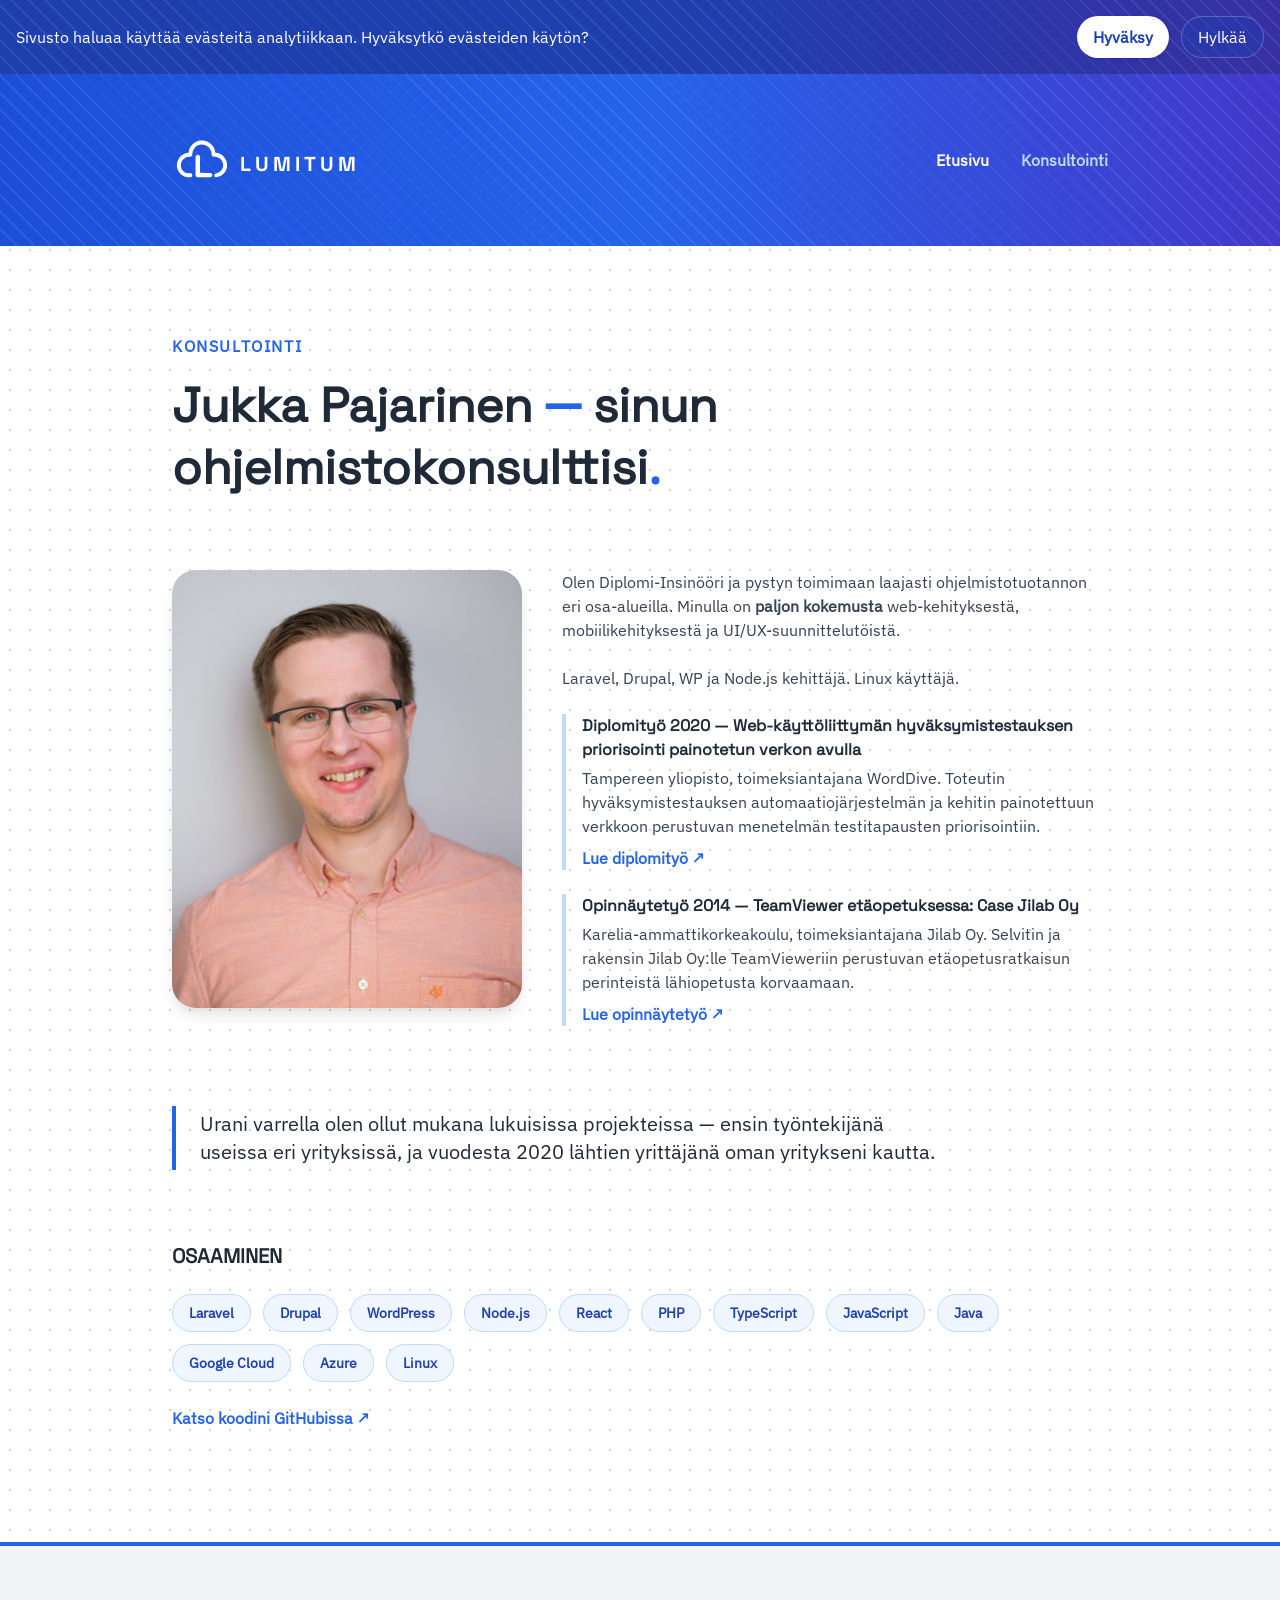
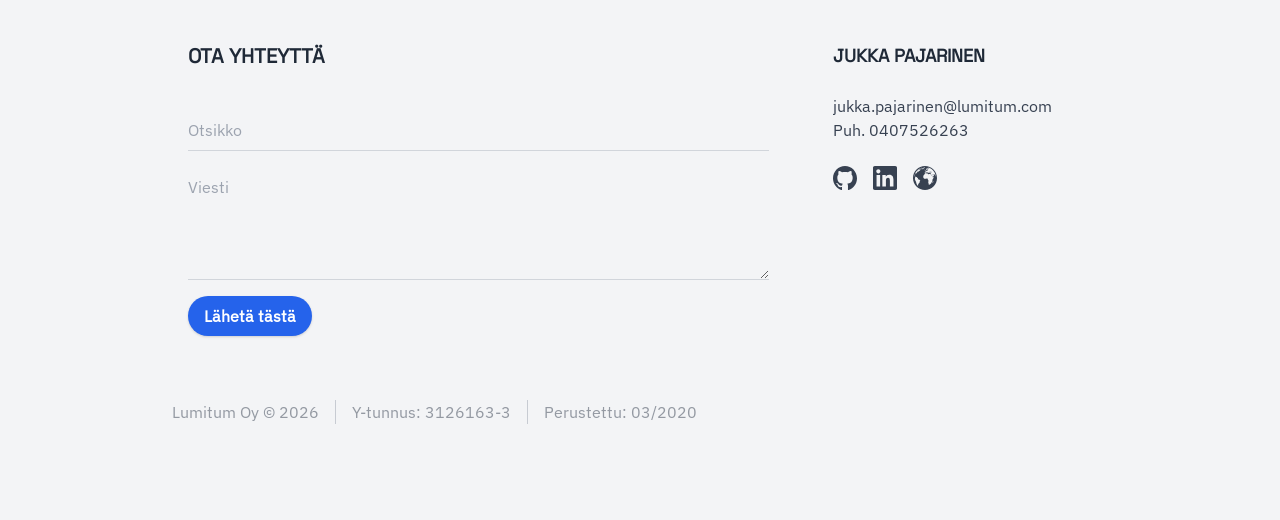
==== konsultointi.html @ a7f9adfb "added konsultointi page" ====
<!DOCTYPE html>
<html lang="fi" data-theme="light">
  <head>
    <meta charset="utf-8" />
    <meta name="description" content="Konsultointi - Lumitum Oy" />
    <meta name="keywords" content="Lumitum, Konsultointi" />
    <meta name="viewport" content="width=device-width, initial-scale=1.0" />
    <meta name="author" content="Lumitum Oy" />
    <title>Konsultointi - Lumitum Oy</title>
    <link rel="shortcut icon" href="./images/favicon.ico" type="image/x-icon" />
    <link rel="stylesheet" href="./lib/tailwind.min.css" type="text/css" />
    <link rel="stylesheet" href="./src/main.css?v=5" type="text/css" />
    <script src="./lib/jquery-3.7.1.min.js" type="text/javascript"></script>
    <script defer src="./src/main.js?v=3" type="text/javascript"></script>
  </head>
  <body class="bg-gray-100">
    <div id="main-bg">
      <div id="cookie-banner" class="bg-gradient-to-r from-blue-800 via-blue-800 to-indigo-800 text-white z-50 relative overflow-hidden">
        <div class="absolute inset-0 opacity-10" style="background-image: repeating-linear-gradient(45deg, #ffffff 0, #ffffff 1px, transparent 0, transparent 12px);"></div>
        <div class="p-4 relative flex flex-col items-start md:flex-row md:items-center justify-between gap-4">
          <p class="text-sm font-medium md:text-base">Sivusto haluaa käyttää evästeitä analytiikkaan. Hyväksytkö evästeiden käytön?</p>
          <div class="flex gap-3">
            <button id="cookie-accept" class="inline-flex items-center gap-1 bg-white hover:bg-blue-50 text-blue-800 font-semibold px-4 py-2 rounded-full shadow transition duration-200 hover:shadow-lg">Hyväksy</button>
            <button id="cookie-decline" class="inline-flex items-center gap-1 bg-blue-800 bg-opacity-40 hover:bg-opacity-60 text-white font-medium px-4 py-2 rounded-full border border-blue-200 border-opacity-30 transition duration-200">Hylkää</button>
          </div>
        </div>
      </div>
      <section id="logo" class="w-full bg-gradient-to-r from-blue-700 via-blue-600 to-indigo-700 text-white hover:text-blue-200 relative overflow-hidden">
        <div class="absolute inset-0 opacity-10" style="background-image: repeating-linear-gradient(45deg, #ffffff 0, #ffffff 1px, transparent 0, transparent 12px);"></div>
        <div class="container mx-auto py-14 px-8 relative flex items-center justify-between flex-wrap gap-6">
          <a href="/" id="lumitum-logo" class="flex items-center space-x-2">
            <svg xmlns="http://www.w3.org/2000/svg" style="height: 60px; width: auto;" width="256" height="256" viewBox="0 0 1254 1254" version="1.1"><path d="M 606.500 220.649 C 604.850 220.842, 599.225 221.478, 594 222.062 C 542.631 227.812, 490.741 249.736, 449 283.325 C 431.085 297.741, 410.154 320.117, 396.010 339.973 C 370.534 375.738, 352.786 421.145, 347.925 463 C 347.254 468.775, 346.320 473.998, 345.849 474.607 C 345.378 475.215, 341.282 476.017, 336.747 476.388 C 317.159 477.992, 290.554 483.850, 272.475 490.540 C 226.100 507.701, 185.156 538.430, 155.182 578.571 C 125.150 618.790, 108.359 661.315, 102.959 710.830 C 101.047 728.358, 102.188 760.880, 105.350 779 C 117.784 850.249, 159.895 912.889, 221 951.031 C 244.037 965.410, 274.818 977.565, 301.980 983.009 C 322.122 987.046, 338.244 988.209, 368.500 987.811 C 399.145 987.407, 401.823 986.761, 412.017 977.324 C 436.258 954.881, 426.459 914.865, 394.650 906.395 C 391.011 905.426, 382.812 905.020, 366.711 905.012 C 354.176 905.005, 339.551 904.526, 334.211 903.946 C 261.442 896.050, 203.990 843.867, 188.006 771.150 C 178.187 726.482, 188.167 676.618, 214.881 636.870 C 248.002 587.587, 303.102 558.145, 362.500 557.990 C 380.015 557.945, 389.391 556.511, 397.569 552.628 C 409.865 546.788, 417.678 537.983, 421.977 525.117 C 423.644 520.132, 424.311 514.658, 425.028 500.117 C 426.674 466.703, 432.337 444.110, 446.004 416.432 C 478.063 351.510, 541.726 308.848, 613.698 304.058 C 662.370 300.818, 709.459 315.310, 749.500 345.851 C 758.497 352.714, 777.410 371.441, 784.491 380.500 C 812.566 416.412, 828 460.075, 828 503.587 C 828 510.264, 828.456 518.151, 829.014 521.114 C 831.996 536.955, 845.401 551.271, 861.350 555.647 C 864.491 556.509, 875.667 557.413, 890 557.966 C 919.670 559.110, 930.078 560.848, 950.586 568.087 C 977.220 577.487, 998.810 591.636, 1019.732 613.399 C 1045.903 640.622, 1061.872 673.675, 1067.609 712.500 C 1069.848 727.649, 1069.128 753.398, 1066.057 768 C 1053.698 826.759, 1015.005 873.391, 960.771 894.886 C 950.623 898.908, 940.420 901.628, 927 903.888 C 904.088 907.747, 894.624 913.898, 887.188 929.765 C 884.781 934.900, 884.500 936.651, 884.500 946.500 C 884.500 956.775, 884.708 957.940, 887.665 964.180 C 891.901 973.121, 897.767 979.269, 905.864 983.250 C 912.229 986.380, 912.914 986.498, 924.486 986.458 C 966.589 986.310, 1024.890 961.794, 1064.894 927.414 C 1093.587 902.755, 1119.133 866.997, 1132.859 832.280 C 1146.138 798.692, 1151 772.883, 1151 735.976 C 1151 695.389, 1143.812 662.318, 1127.206 626.500 C 1096.664 560.622, 1041.405 510.580, 974.380 488.102 C 957.861 482.562, 935.604 477.763, 918.670 476.089 C 912.713 475.500, 907.471 474.791, 907.022 474.513 C 906.572 474.235, 905.894 470.744, 905.516 466.754 C 904.350 454.452, 899.141 429.701, 894.893 416.282 C 873.438 348.496, 827.366 291.987, 764.346 256.163 C 723.061 232.694, 672.881 219.698, 625.293 220.150 C 616.607 220.232, 608.150 220.457, 606.500 220.649 M 526.398 519.889 C 509.704 524.669, 496.093 539.341, 493.005 555.886 C 492.354 559.378, 492 629.385, 492 754.926 C 492 925.684, 492.181 949.276, 493.533 954.465 C 497.034 967.905, 505.565 978.215, 518.448 984.576 L 526.395 988.500 665.883 988.767 C 791.218 989.007, 805.935 988.872, 810.935 987.436 C 826.624 982.929, 839.288 968.042, 842.277 950.594 C 845.272 933.111, 836.171 913.480, 820.786 904.235 C 810.320 897.945, 812.110 898.037, 699 898.014 C 599.182 897.993, 596.416 897.942, 593.304 896.044 C 591.547 894.972, 589.297 892.856, 588.304 891.342 C 586.588 888.724, 586.475 880.372, 586 721.044 L 585.500 553.500 583.334 548.219 C 578.298 535.938, 570.891 527.932, 559.643 522.611 C 549.200 517.670, 537.496 516.712, 526.398 519.889" stroke="none" fill="currentColor" fill-rule="evenodd"/></svg>
            <span id="text" class="font-bold text-white hover:text-blue-100">Lumitum</span>
          </a>
          <nav id="main-nav">
            <ul class="flex items-center space-x-8 font-semibold">
              <li><a href="/" class="text-white hover:text-blue-200">Etusivu</a></li>
              <li><a href="/konsultointi" class="text-blue-200">Konsultointi</a></li>
            </ul>
          </nav>
        </div>
      </section>
      <main id="page-content" class="container mx-auto p-4 pb-20">
        <section id="konsultointi-hero" class="w-full p-4 mb-4 mt-14">
          <p class="text-blue-600 font-bold uppercase tracking-widest mb-4">Konsultointi</p>
          <h1 class="text-4xl lg:text-5xl lg:leading-tight font-bold text-gray-800 mb-6">
            Jukka Pajarinen <span class="text-blue-600">—</span> sinun ohjelmistokonsulttisi<span class="text-blue-600">.</span>
          </h1>
        </section>
        <section id="profiili" class="w-full p-4 mb-4 grid grid-cols-1 lg:grid-cols-5 gap-10 items-start">
          <div class="lg:col-span-2">
            <a href="https://github.com/jukkapajarinen" target="_blank" class="block group">
              <img
                src="images/Jukka_website_optimized.jpg"
                alt="Jukka Pajarinen"
                class="w-full h-auto rounded-3xl shadow-lg object-cover transform transition-transform duration-300 group-hover:scale-[1.02]"
              >
            </a>
          </div>
          <div class="lg:col-span-3">
            <p class="text-gray-700 font-medium mb-6">
              Olen Diplomi-Insinööri ja pystyn toimimaan laajasti ohjelmistotuotannon eri osa-alueilla. Minulla on <b class="font-black">paljon kokemusta</b> web-kehityksestä, mobiilikehityksestä ja UI/UX-suunnittelutöistä.
            </p>
            <p class="text-gray-700 font-medium mb-6">
              Laravel, Drupal, WP ja Node.js kehittäjä. Linux käyttäjä.
            </p>
            <div class="space-y-6 mb-8">
              <div class="border-l-4 border-blue-200 pl-4">
                <h3 class="font-bold text-gray-800">Diplomityö 2020 — Web-käyttöliittymän hyväksymistestauksen priorisointi painotetun verkon avulla</h3>
                <p class="text-gray-700 mt-1 mb-2">
                  Tampereen yliopisto, toimeksiantajana WordDive. Toteutin hyväksymistestauksen automaatiojärjestelmän ja kehitin painotettuun verkkoon perustuvan menetelmän testitapausten priorisointiin.
                </p>
                <a href="https://trepo.tuni.fi/bitstream/handle/10024/119031/PajarinenJukka.pdf" target="_blank" class="text-blue-600 font-bold hover:underline">Lue diplomityö ↗</a>
              </div>
              <div class="border-l-4 border-blue-200 pl-4">
                <h3 class="font-bold text-gray-800">Opinnäytetyö 2014 — TeamViewer etäopetuksessa: Case Jilab Oy</h3>
                <p class="text-gray-700 mt-1 mb-2">
                  Karelia-ammattikorkeakoulu, toimeksiantajana Jilab Oy. Selvitin ja rakensin Jilab Oy:lle TeamVieweriin perustuvan etäopetusratkaisun perinteistä lähiopetusta korvaamaan.
                </p>
                <a href="https://www.theseus.fi/bitstream/handle/10024/72055/Pajarinen_Jukka.pdf" target="_blank" class="text-blue-600 font-bold hover:underline">Lue opinnäytetyö ↗</a>
              </div>
            </div>
          </div>
        </section>
        <section id="ura" class="w-full p-4 mb-4">
          <blockquote class="border-l-4 border-blue-600 pl-6 py-1 text-xl font-medium text-gray-800 max-w-3xl">
            Urani varrella olen ollut mukana lukuisissa projekteissa — ensin työntekijänä useissa eri yrityksissä, ja vuodesta 2020 lähtien yrittäjänä oman yritykseni kautta.
          </blockquote>
        </section>
        <section id="osaaminen" class="w-full p-4 mb-4 mt-10">
          <h2 class="font-bold text-xl text-gray-800 uppercase mb-6">Osaaminen</h2>
          <div class="flex flex-wrap gap-3 mb-6">
            <span class="px-4 py-2 rounded-full bg-blue-50 text-blue-800 font-semibold text-sm border border-blue-200">Laravel</span>
            <span class="px-4 py-2 rounded-full bg-blue-50 text-blue-800 font-semibold text-sm border border-blue-200">Drupal</span>
            <span class="px-4 py-2 rounded-full bg-blue-50 text-blue-800 font-semibold text-sm border border-blue-200">WordPress</span>
            <span class="px-4 py-2 rounded-full bg-blue-50 text-blue-800 font-semibold text-sm border border-blue-200">Node.js</span>
            <span class="px-4 py-2 rounded-full bg-blue-50 text-blue-800 font-semibold text-sm border border-blue-200">React</span>
            <span class="px-4 py-2 rounded-full bg-blue-50 text-blue-800 font-semibold text-sm border border-blue-200">PHP</span>
            <span class="px-4 py-2 rounded-full bg-blue-50 text-blue-800 font-semibold text-sm border border-blue-200">TypeScript</span>
            <span class="px-4 py-2 rounded-full bg-blue-50 text-blue-800 font-semibold text-sm border border-blue-200">JavaScript</span>
            <span class="px-4 py-2 rounded-full bg-blue-50 text-blue-800 font-semibold text-sm border border-blue-200">Java</span>
            <span class="px-4 py-2 rounded-full bg-blue-50 text-blue-800 font-semibold text-sm border border-blue-200">Google Cloud</span>
            <span class="px-4 py-2 rounded-full bg-blue-50 text-blue-800 font-semibold text-sm border border-blue-200">Azure</span>
            <span class="px-4 py-2 rounded-full bg-blue-50 text-blue-800 font-semibold text-sm border border-blue-200">Linux</span>
          </div>
          <a href="https://github.com/jukkapajarinen" target="_blank" class="inline-flex items-center gap-1 text-blue-600 font-bold hover:underline">Katso koodini GitHubissa ↗</a>
        </section>
      </main>
    </div>
    <footer
      id="page-footer"
      class="w-full bg-gray-100 py-12 border-t-4 border-blue-600 text-gray-700"
    >
      <div class="container mx-auto p-4 flex flex-wrap">
        <section id="contact" class="w-full lg:w-2/3 p-8 mb-4">
          <h2 class="font-bold text-xl text-gray-800 uppercase mb-10">
            Ota yhteyttä
          </h2>
          <form action="#" id="contact-form" class="space-y-4">
            <div>
              <input
                type="text"
                name="title"
                id="title"
                placeholder="Otsikko"
                class="block w-full px-0 py-2 text-md border-b border-gray-300 bg-transparent rounded-none focus:outline-none focus:border-blue-500"
              />
            </div>
            <div>
              <textarea
                name="message"
                id="message"
                placeholder="Viesti"
                class="block w-full px-0 py-2 text-md border-b border-gray-300 bg-transparent rounded-none focus:outline-none focus:border-blue-500"
                rows="4"
              ></textarea>
            </div>
            <div class="flex items-center">
              <input
                type="submit"
                value="Lähetä tästä"
                class="cursor-pointer inline-flex items-center justify-center gap-1 bg-blue-600 hover:bg-blue-700 text-white font-semibold px-4 py-2 rounded-full shadow transition duration-200 hover:shadow-lg focus:outline-none focus:ring-2 focus:ring-blue-500"
              />
            </div>
          </form>
        </section>
        <section id="staff" class="w-full lg:w-1/3 p-8 mb-4">
          <div class="mb-12">
            <h4 class="font-bold text-lg text-gray-800 uppercase mb-6">
              Jukka Pajarinen
            </h4>
            <p class="mb-6">
              <span id="mailtoAddress"></span> <br />
              <span id="phoneNumber"></span>
            </p>
            <ul class="flex items-center space-x-4">
              <li>
                <a href="https://github.com/jukkapajarinen" target="_blank" class="hover:text-blue-600">
                  <svg xmlns="http://www.w3.org/2000/svg" xmlns:xlink="http://www.w3.org/1999/xlink" width="24px" height="24px" viewBox="0 0 24 24" version="1.1">
                    <g id="surface1">
                      <path style=" stroke:none;fill-rule:evenodd;fill:currentColor;fill-opacity:1;" d="M 12 0 C 18.628906 0 24 5.507812 24 12.304688 C 24 17.738281 20.566406 22.347656 15.800781 23.976562 C 15.191406 24.097656 14.976562 23.714844 14.976562 23.386719 C 14.976562 22.980469 14.992188 21.65625 14.992188 20.011719 C 14.992188 18.863281 14.605469 18.113281 14.175781 17.730469 C 16.847656 17.425781 19.65625 16.386719 19.65625 11.660156 C 19.65625 10.316406 19.191406 9.222656 18.421875 8.359375 C 18.542969 8.046875 18.957031 6.796875 18.300781 5.101562 C 18.300781 5.101562 17.296875 4.773438 15.007812 6.363281 C 14.027344 6.089844 13.015625 5.953125 12 5.949219 C 10.984375 5.953125 9.972656 6.089844 8.996094 6.363281 C 6.703125 4.773438 5.695312 5.101562 5.695312 5.101562 C 5.042969 6.796875 5.457031 8.046875 5.578125 8.359375 C 4.8125 9.222656 4.34375 10.316406 4.34375 11.660156 C 4.34375 16.375 7.144531 17.429688 9.808594 17.742188 C 9.46875 18.050781 9.15625 18.589844 9.046875 19.386719 C 8.363281 19.703125 6.625 20.246094 5.554688 18.363281 C 5.554688 18.363281 4.921875 17.183594 3.714844 17.097656 C 3.714844 17.097656 2.546875 17.082031 3.636719 17.84375 C 3.636719 17.84375 4.421875 18.222656 4.96875 19.644531 C 4.96875 19.644531 5.671875 21.839844 9.007812 21.097656 C 9.015625 22.125 9.027344 23.09375 9.027344 23.386719 C 9.027344 23.710938 8.804688 24.09375 8.207031 23.976562 C 3.4375 22.351562 0 17.738281 0 12.304688 C 0 5.507812 5.375 0 12 0 "/>
                    </g>
                  </svg>
                </a>
              </li>
              <li>
                <a href="https://fi.linkedin.com/in/jukkapajarinen" target="_blank" class="hover:text-blue-600">
                  <svg xmlns="http://www.w3.org/2000/svg" xmlns:xlink="http://www.w3.org/1999/xlink" width="24px" height="24px" viewBox="0 0 24 24" version="1.1">
                    <g id="surface1">
                      <path style=" stroke:none;fill-rule:nonzero;fill:currentColor;fill-opacity:1;" d="M 20.445312 20.453125 L 16.894531 20.453125 L 16.894531 14.882812 C 16.894531 13.554688 16.867188 11.847656 15.039062 11.847656 C 13.1875 11.847656 12.90625 13.289062 12.90625 14.785156 L 12.90625 20.453125 L 9.351562 20.453125 L 9.351562 9 L 12.765625 9 L 12.765625 10.5625 L 12.8125 10.5625 C 13.289062 9.660156 14.449219 8.710938 16.179688 8.710938 C 19.78125 8.710938 20.449219 11.082031 20.449219 14.164062 L 20.449219 20.453125 Z M 5.335938 7.433594 C 4.789062 7.433594 4.261719 7.214844 3.875 6.828125 C 3.488281 6.441406 3.273438 5.914062 3.273438 5.367188 C 3.273438 4.226562 4.199219 3.304688 5.339844 3.304688 C 6.480469 3.304688 7.402344 4.230469 7.402344 5.371094 C 7.402344 6.511719 6.476562 7.433594 5.335938 7.433594 M 7.117188 20.453125 L 3.554688 20.453125 L 3.554688 9 L 7.117188 9 Z M 22.226562 0 L 1.769531 0 C 0.792969 0 0 0.773438 0 1.730469 L 0 22.269531 C 0 23.226562 0.792969 24 1.769531 24 L 22.222656 24 C 23.199219 24 24 23.226562 24 22.269531 L 24 1.730469 C 24 0.773438 23.199219 0 22.222656 0 Z M 22.226562 0 "/>
                    </g>
                  </svg>
                </a>
              </li>
              <li>
                <a href="/konsultointi" class="hover:text-blue-600">
                  <svg xmlns="http://www.w3.org/2000/svg" xmlns:xlink="http://www.w3.org/1999/xlink" width="24px" height="24px" viewBox="0 0 24 24" version="1.1">
                    <g id="surface1">
                      <path style=" stroke:none;fill-rule:nonzero;fill:currentColor;fill-opacity:1;" d="M 4.398438 5.371094 C 4.175781 5.421875 4.316406 5.414062 4.132812 5.4375 C 3.351562 5.605469 3.933594 5.757812 4.398438 5.371094 M 18.164062 5.6875 C 18.21875 5.648438 18.417969 5.457031 17.804688 5.269531 C 17.839844 5.460938 17.675781 5.441406 17.675781 5.550781 C 18.132812 5.960938 18.320312 6.679688 18.898438 6.828125 C 19.011719 6.3125 18.382812 6.0625 18.164062 5.6875 M 3.980469 5.222656 C 4.050781 5.640625 4.363281 4.78125 4.367188 4.476562 C 4.246094 4.546875 4.125 4.617188 4 4.671875 C 4.292969 4.824219 4.035156 4.984375 3.71875 5.222656 C 3.070312 6.027344 4.320312 4.59375 3.980469 5.222656 M 12 0 C 5.371094 0 0 5.371094 0 12 C 0 18.625 5.371094 24 12 24 C 18.628906 24 24 18.625 24 12 C 24 5.371094 18.628906 0 12 0 M 12.320312 4.023438 L 12.375 4.039062 C 12.148438 4.332031 13.546875 5.179688 12.542969 5.25 C 11.605469 5.515625 12.9375 5.007812 12.210938 5.09375 C 12.59375 4.5625 11.90625 4.550781 12.320312 4.023438 M 6.628906 4.789062 C 6.289062 4.507812 5.230469 5.175781 5.601562 5.015625 C 6.519531 4.65625 5.664062 5.054688 5.878906 5.484375 C 5.679688 5.890625 5.8125 5.082031 5.324219 5.5625 C 4.972656 5.644531 4.109375 6.441406 4.21875 6.195312 C 4.191406 6.578125 3.191406 7.027344 3.054688 7.660156 C 2.726562 8.535156 2.976562 7.625 2.914062 7.285156 C 2.445312 6.6875 1.59375 8.292969 1.847656 8.925781 C 2.273438 8.175781 2.242188 8.84375 1.929688 9.179688 C 2.246094 9.753906 1.644531 10.503906 2.242188 10.929688 C 2.503906 10.992188 3.027344 10.050781 2.796875 11.03125 C 2.957031 10.179688 3.238281 11.230469 3.695312 10.996094 C 3.722656 11.441406 4 11.234375 4.058594 11.773438 C 4.820312 11.71875 5.511719 13.003906 4.609375 13.246094 C 4.742188 13.210938 5.011719 13.449219 5.320312 13.265625 C 5.84375 13.683594 7.226562 13.734375 7.265625 14.765625 C 6.3125 15.21875 7.03125 16.46875 6.207031 16.914062 C 5.257812 16.773438 5.882812 18.078125 5.484375 17.929688 C 5.644531 18.871094 4.527344 17.808594 4.960938 18.328125 C 5.75 18.816406 4.613281 18.71875 4.96875 19.074219 C 4.570312 18.988281 5.21875 19.8125 5.324219 20.117188 C 5.898438 21.046875 4.832031 19.914062 4.519531 19.601562 C 4.21875 19.003906 3.511719 17.855469 3.3125 16.914062 C 3.203125 15.542969 2.140625 14.625 1.898438 13.289062 C 1.65625 12.542969 2.570312 11.347656 2.078125 10.929688 C 1.648438 10.597656 1.824219 9.460938 1.570312 8.859375 C 2.203125 6.117188 4.214844 3.804688 6.628906 2.4375 C 6.378906 2.621094 8.046875 1.964844 7.855469 2.125 C 7.804688 2.242188 8.832031 1.679688 9.449219 1.59375 C 9.382812 1.601562 7.84375 2.15625 8.269531 2.082031 C 7.609375 2.40625 8.203125 2.222656 8.53125 2.058594 C 7.875 2.539062 7.367188 2.40625 6.625 2.832031 C 5.875 3.027344 6.027344 3.804688 5.492188 4.195312 C 5.808594 4.25 6.59375 3.382812 7.054688 3.078125 C 8.109375 2.570312 6.519531 4.007812 7.523438 3.390625 C 7.1875 3.703125 7.257812 4.203125 7.050781 4.34375 C 6.945312 4.316406 7.457031 4.589844 6.628906 4.789062 M 8.269531 2.632812 C 8.160156 2.78125 8.011719 3.09375 7.921875 2.902344 C 7.800781 2.960938 7.753906 3.226562 7.523438 3.015625 C 7.660156 2.914062 7.800781 2.679688 7.53125 2.828125 C 7.65625 2.695312 8.742188 2.324219 8.679688 2.183594 C 8.875 2.0625 8.855469 2 8.632812 2.078125 C 8.523438 2.039062 8.902344 1.71875 9.40625 1.679688 C 9.476562 1.679688 9.507812 1.726562 9.378906 1.710938 C 8.617188 1.945312 8.945312 1.878906 9.460938 1.710938 C 9.261719 1.824219 9.125 1.855469 9.09375 1.90625 C 9.609375 1.71875 9.066406 2.042969 9.183594 2.019531 C 9.039062 2.09375 9.207031 2.117188 8.925781 2.226562 C 8.976562 2.183594 8.464844 2.53125 8.769531 2.429688 C 8.476562 2.710938 8.34375 2.714844 8.269531 2.632812 M 8.71875 3.304688 C 8.726562 2.855469 9.375 2.570312 9.296875 2.546875 C 10.09375 2.171875 9.019531 2.558594 9.648438 2.222656 C 9.882812 2.199219 10.378906 1.449219 11.066406 1.402344 C 11.828125 1.171875 11.476562 1.414062 12.039062 1.199219 L 11.925781 1.292969 C 11.828125 1.308594 11.949219 1.480469 11.59375 1.742188 C 11.554688 2.152344 10.914062 1.964844 11.230469 2.398438 C 11.023438 2.105469 10.714844 2.390625 11.105469 2.417969 C 10.6875 2.738281 9.71875 2.792969 9.253906 3.324219 C 8.953125 3.753906 8.675781 3.617188 8.71875 3.304688 M 12.050781 4.804688 C 11.734375 5.574219 11.421875 4.691406 11.984375 4.550781 C 12.125 4.625 12.183594 4.648438 12.050781 4.804688 M 10.851562 3.265625 C 10.757812 2.921875 10.832031 3.101562 11.390625 2.9375 C 11.773438 3.214844 11.046875 3.398438 10.851562 3.265625 M 19.578125 17.023438 C 19.140625 16.265625 20.113281 15.5625 20.441406 14.925781 C 20.398438 15.671875 20.304688 16.40625 19.578125 17.023438 M 21.238281 8.347656 C 20.761719 8.386719 20.328125 8.5 19.898438 8.226562 C 18.90625 7.140625 20.082031 9.453125 20.410156 8.507812 C 21.589844 8.957031 20.390625 10.898438 19.644531 10.695312 C 19.226562 9.796875 18.710938 8.808594 17.804688 8.367188 C 18.5 9.140625 18.847656 10.09375 19.597656 10.789062 C 19.648438 11.765625 20.640625 10.433594 20.578125 11.1875 C 20.671875 12.488281 19.109375 13.265625 19.382812 14.570312 C 19.964844 15.753906 18.261719 15.96875 18.453125 17.035156 C 17.769531 17.796875 17.039062 18.828125 15.8125 18.664062 C 15.8125 18.019531 15.484375 17.46875 15.40625 16.804688 C 14.742188 15.960938 16.109375 15.054688 15.261719 14.175781 C 14.28125 13.953125 15.464844 12.605469 14.457031 12.730469 C 13.851562 12.125 12.964844 12.710938 12.097656 12.71875 C 11.011719 12.820312 9.890625 11.382812 10.375 10.363281 C 9.988281 9.304688 11.59375 8.996094 11.632812 8.0625 C 12.402344 7.421875 13.496094 7.5 14.535156 7.351562 C 14.460938 8.09375 15.25 8.101562 15.84375 8.347656 C 16.175781 7.542969 17.210938 8.480469 17.921875 7.96875 C 18.164062 6.777344 17.230469 7.496094 16.695312 7.117188 C 16.050781 6.167969 18.078125 6.628906 17.867188 6.132812 C 17.082031 6.125 17.527344 5.160156 16.96875 5.699219 C 17.46875 5.789062 16.878906 6.183594 16.894531 5.734375 C 16.132812 5.511719 16.867188 6.59375 16.480469 6.699219 C 15.894531 6.453125 16.171875 6.976562 16.234375 7.054688 C 15.980469 7.601562 15.671875 6.25 14.953125 6.285156 C 14.242188 5.632812 14.671875 6.582031 15.289062 6.734375 C 15.160156 6.773438 15.367188 7.3125 15.203125 7.082031 C 14.691406 6.378906 13.71875 5.910156 13.144531 6.773438 C 13.082031 7.578125 11.441406 7.808594 11.703125 6.867188 C 11.320312 5.890625 12.894531 6.839844 12.75 6.0625 C 11.738281 5.390625 13.027344 5.605469 13.367188 4.976562 C 14.148438 5 13.402344 4.339844 13.765625 4.148438 C 13.730469 4.867188 14.363281 4.730469 14.863281 4.59375 C 14.742188 4.179688 15.164062 4.195312 14.90625 3.851562 C 16.070312 3.390625 14.019531 4.070312 14.433594 3.050781 C 13.929688 2.703125 14.222656 3.816406 14.433594 3.933594 C 14.445312 4.273438 14.15625 4.695312 13.757812 3.980469 C 13.175781 4.359375 13.238281 3.59375 13.199219 3.675781 C 13.132812 3.378906 13.640625 3.367188 13.644531 2.851562 C 13.601562 2.523438 13.613281 2.347656 13.847656 2.328125 C 13.867188 2.375 14.808594 2.390625 15.140625 2.78125 C 14.230469 2.597656 15.003906 2.929688 15.414062 3.117188 C 14.976562 2.773438 15.585938 3.117188 15.230469 2.726562 C 15.371094 2.757812 14.839844 2.195312 15.382812 2.6875 C 15.089844 2.335938 15.960938 2.4375 15.445312 2.175781 C 16.199219 2.386719 15.753906 2.195312 15.308594 2 C 14.082031 1.269531 17.480469 2.992188 16.09375 2.226562 C 16.976562 2.417969 14.199219 1.542969 15.464844 1.925781 C 14.980469 1.714844 15.449219 1.832031 15.886719 1.96875 C 15.101562 1.726562 13.929688 1.269531 13.976562 1.25 C 14.25 1.269531 14.515625 1.332031 14.773438 1.40625 C 15.578125 1.644531 14.546875 1.351562 14.765625 1.355469 C 17.523438 2.0625 19.9375 3.910156 21.402344 6.324219 C 21.746094 6.683594 22.679688 9.070312 22.191406 8.011719 C 22.410156 8.855469 22.445312 9.765625 22.5625 10.625 C 22.316406 10.355469 22.046875 9.351562 21.8125 8.792969 C 21.710938 9.007812 21.601562 8.488281 21.238281 8.347656 "/>
                    </g>
                  </svg>
                </a>
              </li>
            </ul>
          </div>
        </section>
        <section id="copyright" class="w-full p-4 mb-4 opacity-50">
          <ul
            class="text-gray-700 xl:flex xl:flex-row xl:items-center xl:space-x-4"
          >
            <li class="xl:pr-4 xl:border-r xl:border-gray-400">
              Lumitum Oy © <span id="footer-year">2024</span>
            </li>
            <li class="xl:pr-4 xl:border-r xl:border-gray-400">Y-tunnus: 3126163-3</li>
            <li>Perustettu: 03/2020</li>
          </ul>
        </section>
      </div>
    </footer>
  </body>
</html>
---- src/main.css ----
/**************************************************/
/* Fonts */
/**************************************************/
@font-face {
  font-family: "Font Awesome 5 Brands";
  font-weight: 400;
  src: url("../webfonts/fa-brands-400.ttf") format("truetype");
}
@font-face {
  font-family: "Font Awesome 5 Free";
  font-weight: 900;
  src: url("../webfonts/fa-solid-900.ttf") format("truetype");
}
@font-face {
  font-family: "IBMPlexSans";
  src: url("../webfonts/IBMPlexSans-Regular.ttf") format("truetype");
}
@font-face {
  font-family: "SpaceGrotesk-Bold";
  src: url("../webfonts/SpaceGrotesk-Bold.ttf") format("truetype");
}
@font-face {
  font-family: "SpaceGrotesk-Regular";
  src: url("../webfonts/SpaceGrotesk-Regular.ttf") format("truetype");
}

/**************************************************/
/* TailwindCSS containers */
/**************************************************/
.container { max-width: 100%; }
@media (min-width: 600px) { .container { max-width: 600px; } }
@media (min-width: 700px) { .container { max-width: 700px; } }
@media (min-width: 800px) { .container { max-width: 800px; } }
@media (min-width: 900px) { .container { max-width: 900px; } }
@media (min-width: 1000px) { .container { max-width: 1000px; } }

/**************************************************/
/* Other customization */
/**************************************************/
#main-bg {
  background: #ffffff;
  background-image: radial-gradient(#585cd047 1px, #ffffff 1px);
  background-size: 20px 20px;
}

* {
  font-family: IBMPlexSans, sans;
}

h1,h2,h3,h4,h5,h6 {
  font-family: SpaceGrotesk-Regular, serif;
}

#lumitum-logo #text {
  font-family: SpaceGrotesk-Bold, serif;
  font-size: 1.265rem;
  letter-spacing: 0.25rem;
  line-height: 1.438rem;
  position: relative;
  text-transform: uppercase;
  top: 0.25rem;
}

.tile {
  aspect-ratio: 1 / 1;
  display: flex;
  align-items: center;
  justify-content: center;
  flex-direction: column;
  text-align: center;
  transition: transform 0.5s ease;
}
.tile-hover, .tile:hover {
  background: linear-gradient(135deg, #6b7280, #4a4e54) !important;
  transform: scale(1.1);
}
.tile p {
  display: none;
}
.tile-hover p, .tile:hover p {
  display: block;
}

.tile.one {
  background: linear-gradient(135deg, #6773f955 25%, transparent 25%) -10px 0 / 20px
      20px,
    linear-gradient(225deg, #6773f9 25%, transparent 25%) -10px 0 / 20px 20px,
    linear-gradient(315deg, #6773f955 25%, transparent 25%) 0px 0 / 20px 20px,
    linear-gradient(45deg, #6773f9 25%, #8492fe 25%) 0px 0 / 20px 20px;
}

.tile.two {
  background: linear-gradient(150deg, #6773f9, #63a8ff);
}

.tile.three {
  background: radial-gradient(
      circle,
      transparent 20%,
      #4a54f4 20%,
      #4a54f4 80%,
      transparent 80%,
      transparent
    ),
    radial-gradient(
        circle,
        transparent 20%,
        #4a54f4 20%,
        #4a54f4 80%,
        transparent 80%,
        transparent
      )
      25px 25px,
    linear-gradient(#2d35ed 2px, transparent 2px) 0 -1px,
    linear-gradient(90deg, #2d35ed 2px, #4a54f4 2px) -1px 0;
  background-size: 50px 50px, 50px 50px, 25px 25px, 25px 25px;
}

.tile.four {
  background: repeating-linear-gradient(
    -45deg,
    #2d35ed,
    #2d35ed 5px,
    #4a54f4 5px,
    #4a54f4 25px
  );
}

.tile.five {
  background-color: #63a8ff;
  background-image: linear-gradient(
      30deg,
      #4a54f4 12%,
      transparent 12.5%,
      transparent 87%,
      #4a54f4 87.5%,
      #4a54f4
    ),
    linear-gradient(
      150deg,
      #4a54f4 12%,
      transparent 12.5%,
      transparent 87%,
      #4a54f4 87.5%,
      #4a54f4
    ),
    linear-gradient(
      30deg,
      #4a54f4 12%,
      transparent 12.5%,
      transparent 87%,
      #4a54f4 87.5%,
      #4a54f4
    ),
    linear-gradient(
      150deg,
      #4a54f4 12%,
      transparent 12.5%,
      transparent 87%,
      #4a54f4 87.5%,
      #4a54f4
    ),
    linear-gradient(
      60deg,
      #4a54f477 25%,
      transparent 25.5%,
      transparent 75%,
      #4a54f477 75%,
      #4a54f477
    ),
    linear-gradient(
      60deg,
      #4a54f477 25%,
      transparent 25.5%,
      transparent 75%,
      #4a54f477 75%,
      #4a54f477
    );
  background-size: 20px 35px;
  background-position: 0 0, 0 0, 10px 18px, 10px 18px, 0 0, 10px 18px;
}

.tile.six {
  background: linear-gradient(45deg, #a3b0ff 0%, #8492fe 100%);
}
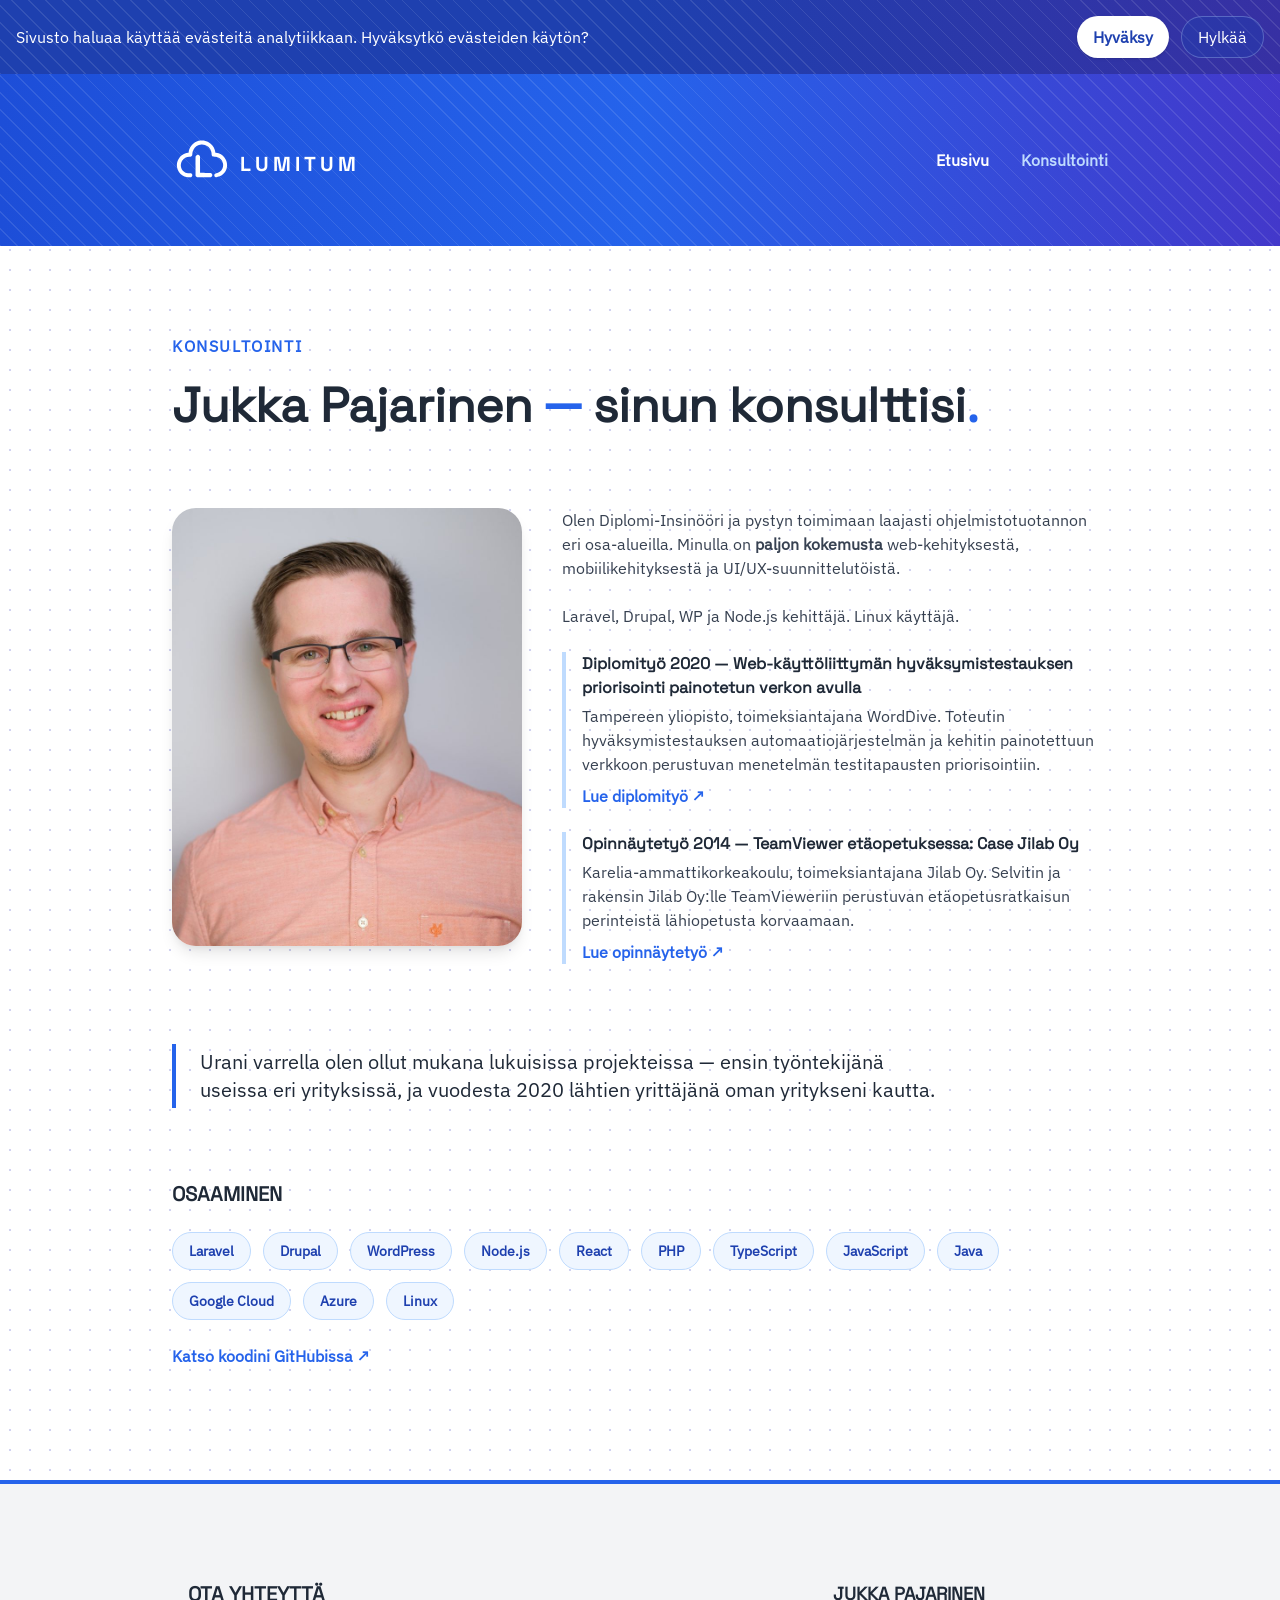
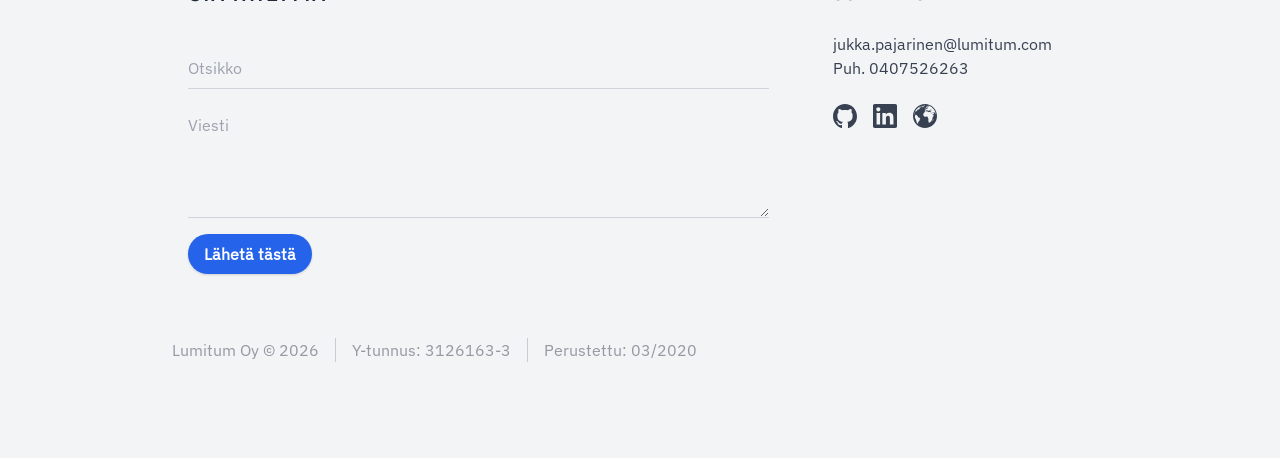
==== commit 3bfa2080: "fixes and improvements" ====
--- a/konsultointi.html
+++ b/konsultointi.html
@@ -34,7 +34,7 @@
           </a>
           <nav id="main-nav">
             <ul class="flex items-center space-x-8 font-semibold">
-              <li><a href="/" class="text-white hover:text-blue-200">Etusivu</a></li>
+              <li class="hidden sm:list-item"><a href="/" class="text-white hover:text-blue-200">Etusivu</a></li>
               <li><a href="/konsultointi" class="text-blue-200">Konsultointi</a></li>
             </ul>
           </nav>
@@ -44,7 +44,7 @@
         <section id="konsultointi-hero" class="w-full p-4 mb-4 mt-14">
           <p class="text-blue-600 font-bold uppercase tracking-widest mb-4">Konsultointi</p>
           <h1 class="text-4xl lg:text-5xl lg:leading-tight font-bold text-gray-800 mb-6">
-            Jukka Pajarinen <span class="text-blue-600">—</span> sinun ohjelmistokonsulttisi<span class="text-blue-600">.</span>
+            Jukka Pajarinen <span class="text-blue-600">—</span> sinun konsulttisi<span class="text-blue-600">.</span>
           </h1>
         </section>
         <section id="profiili" class="w-full p-4 mb-4 grid grid-cols-1 lg:grid-cols-5 gap-10 items-start">
